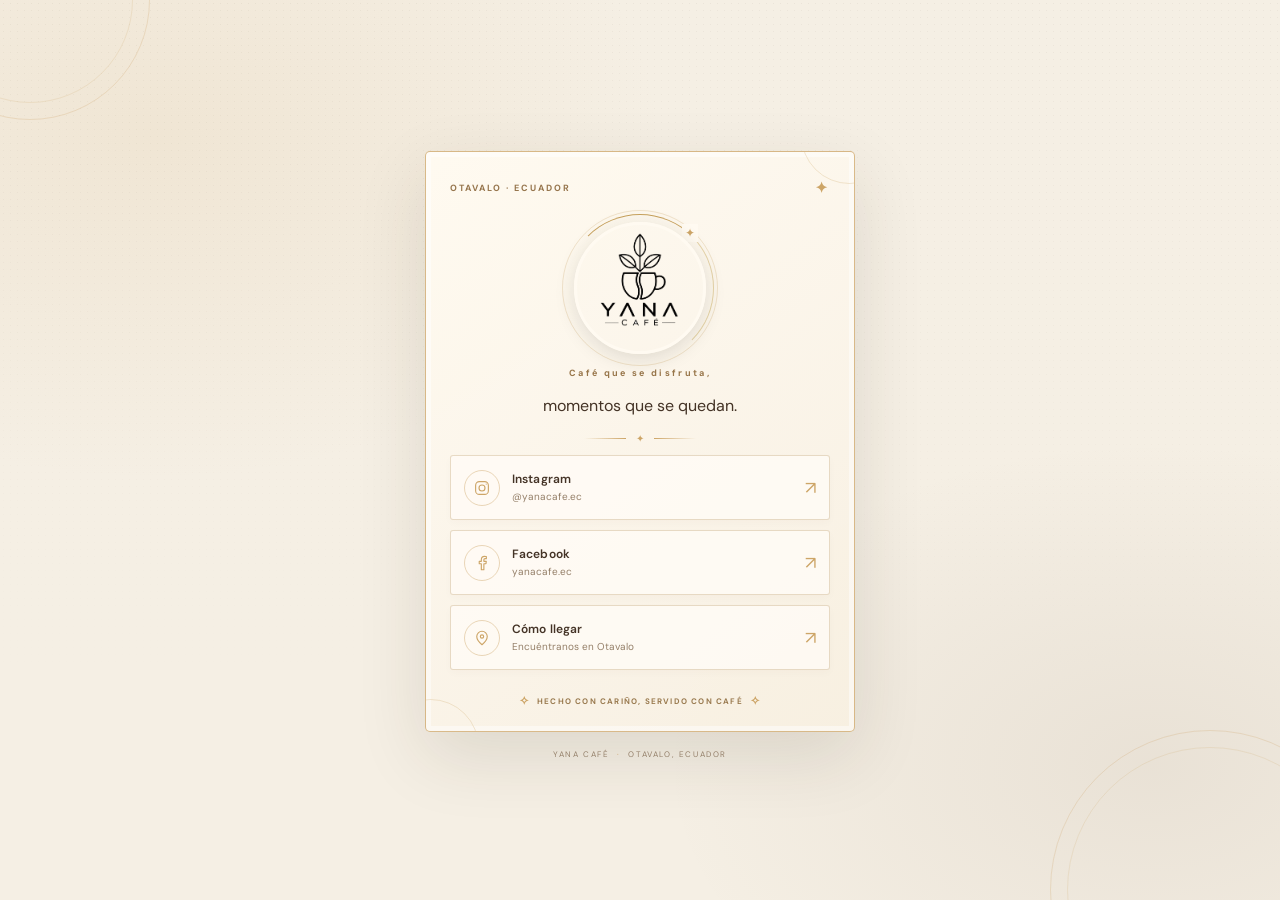
==== tarjeta/index.html @ 30209fbd "Update index.html" ====
<!doctype html>
<html lang="es">
<head>
  <meta charset="utf-8">
  <meta name="viewport" content="width=device-width, initial-scale=1">
  <meta name="theme-color" content="#f5efe4">
  <meta name="description" content="Encuentra a Yana Café en Otavalo. Explora nuestro menú, redes sociales y ubicación.">
  <title>Yana Café | Encuéntranos</title>
  <link rel="icon" type="image/png" href="assets/logo1.png">
  <link rel="preconnect" href="https://fonts.googleapis.com">
  <link rel="preconnect" href="https://fonts.gstatic.com" crossorigin>
  <link href="https://fonts.googleapis.com/css2?family=Cormorant+Garamond:wght@400;500;600;700&family=DM+Sans:wght@400;500;600;700&display=swap" rel="stylesheet">
  <link rel="stylesheet" href="styles.css">
</head>
<body>
  <div class="ambient ambient-one" aria-hidden="true"></div>
  <div class="ambient ambient-two" aria-hidden="true"></div>
  <main class="page-wrap">
    <section class="digital-card" aria-label="Tarjeta digital de Yana Café">
      <div class="top-line"><span>OTAVALO · ECUADOR</span><span class="sparkle" aria-hidden="true">✦</span></div>
      <div class="brand-frame">
        <div class="logo-halo" aria-hidden="true"></div>
        <img class="brand-logo" src="assets/logo1.png" alt="Logotipo de Yana Café">
      </div>
      <p class="eyebrow">Café que se disfruta,</p>
      <p class="hero-copy">momentos que se quedan.</p>
            <div class="ornament" aria-hidden="true"><span></span>✦<span></span></div>

      <nav class="links" id="socialLinks" aria-label="Enlaces de Yana Café">
        
        <a class="link-card" data-link="instagram" href="#" hidden>
          <span class="link-icon" aria-hidden="true"><svg viewBox="0 0 24 24"><rect x="3.5" y="3.5" width="17" height="17" rx="5"/><circle cx="12" cy="12" r="4"/><circle class="dot" cx="17.6" cy="6.8" r=".8"/></svg></span>
          <span class="link-copy"><strong>Instagram</strong><small>@yanacafe.ec</small></span><span class="arrow" aria-hidden="true">↗</span>
        </a>
        <a class="link-card" data-link="facebook" href="#" hidden>
          <span class="link-icon" aria-hidden="true"><svg viewBox="0 0 24 24"><path d="M14.5 21v-8h2.8l.4-3.2h-3.2V7.7c0-.9.3-1.5 1.6-1.5h1.7V3.3c-.3 0-1.3-.1-2.5-.1-2.5 0-4.2 1.5-4.2 4.3v2.3H8.3V13h2.8v8z"/></svg></span>
          <span class="link-copy"><strong>Facebook</strong><small>yanacafe.ec</small></span><span class="arrow" aria-hidden="true">↗</span>
        </a>
        <a class="link-card" data-link="tiktok" href="#" hidden>
          <span class="link-icon" aria-hidden="true"><svg viewBox="0 0 24 24"><path d="M14 3v11.2a4.2 4.2 0 1 1-3.5-4.1M14 3c.6 3.2 2.5 5 5.5 5.2"/></svg></span>
          <span class="link-copy"><strong>TikTok</strong><small>Un poquito de nuestro día a día</small></span><span class="arrow" aria-hidden="true">↗</span>
        </a>
        <a class="link-card" data-link="whatsapp" href="#" hidden>
          <span class="link-icon" aria-hidden="true"><svg viewBox="0 0 24 24"><path d="M20 11.7a8 8 0 0 1-11.8 7L4 20l1.3-4A8 8 0 1 1 20 11.7Z"/><path d="M9 8.5c.3 2.5 2.1 4.3 4.6 4.8l1.2-1.1 2 1c-.2 1.4-1.2 2.1-2.7 2-3.3-.4-6.2-3.3-6.4-6.2-.1-.9.5-1.7 1.3-1.9z"/></svg></span>
          <span class="link-copy"><strong>Escríbenos por WhatsApp</strong><small>Estamos felices de atenderte</small></span><span class="arrow" aria-hidden="true">↗</span>
        </a>
        <a class="link-card" data-link="maps" href="https://maps.app.goo.gl/qVNasMtMYssHwv9LA" target="_blank" rel="noopener noreferrer">
          <span class="link-icon" aria-hidden="true"><svg viewBox="0 0 24 24"><path d="M19 10c0 5-7 11-7 11S5 15 5 10a7 7 0 1 1 14 0Z"/><circle cx="12" cy="10" r="2.2"/></svg></span>
          <span class="link-copy"><strong>Cómo llegar</strong><small>Encuéntranos en Otavalo</small></span><span class="arrow" aria-hidden="true">↗</span>
        </a>
      </nav>
      <div class="bottom-note"><span class="tiny-bean" aria-hidden="true">✧</span> HECHO CON CARIÑO, SERVIDO CON CAFÉ <span class="tiny-bean" aria-hidden="true">✧</span></div>
    </section>
    <footer class="page-footer">YANA CAFÉ <span>·</span> OTAVALO, ECUADOR</footer>
  </main>
  <script src="script.js"></script>
</body>
</html>
---- tarjeta/styles.css ----
@import url('https://fonts.googleapis.com/css2?family=Cormorant+Garamond:wght@400;500;600;700&family=DM+Sans:wght@400;500;600;700&display=swap');

:root {
  --cream: #f5efe4;
  --cream-light: #fffaf1;
  --ink: #262718;
  --coffee: #443326;
  --coffee-soft: #6f5945;
  --gold: #cda567;
  --gold-light: #e7c991;
  --line: rgba(173, 132, 72, .28);
  --shadow: 0 24px 70px rgba(53, 39, 22, .12);
}

* {
  box-sizing: border-box;
}

html {
  min-height: 100%;
  scroll-behavior: smooth;
}

body {
  margin: 0;
  min-height: 100vh;
  color: var(--coffee);
  background:
    radial-gradient(ellipse at 12% 15%, rgba(205,165,103,.13), transparent 32%),
    radial-gradient(ellipse at 90% 85%, rgba(112,89,69,.09), transparent 30%),
    var(--cream);
  font-family: 'DM Sans', sans-serif;
  -webkit-font-smoothing: antialiased;
}

/* Textura suave del fondo */
body::before {
  content: '';
  position: fixed;
  inset: 0;
  pointer-events: none;
  opacity: .23;
  background-image: radial-gradient(
    rgba(68,51,38,.22) .55px,
    transparent .55px
  );
  background-size: 7px 7px;
  mask-image: linear-gradient(to bottom, black, transparent 80%);
}

/* Círculos decorativos del fondo */
.ambient {
  position: fixed;
  z-index: 0;
  width: 240px;
  height: 240px;
  border: 1px solid rgba(205,165,103,.25);
  border-radius: 50%;
  pointer-events: none;
}

.ambient::after {
  content: '';
  position: absolute;
  inset: 16px;
  border: 1px solid rgba(205,165,103,.18);
  border-radius: inherit;
}

.ambient-one {
  top: -120px;
  left: -90px;
  animation: drift 12s ease-in-out infinite alternate;
}

.ambient-two {
  bottom: -150px;
  right: -90px;
  width: 320px;
  height: 320px;
  animation: drift 15s ease-in-out infinite alternate-reverse;
}

/* Contenedor principal */
.page-wrap {
  position: relative;
  z-index: 1;
  width: 100%;
  min-height: 100vh;
  display: flex;
  flex-direction: column;
  align-items: center;
  justify-content: center;
  padding: 30px 16px 20px;
}

/* Tarjeta digital */
.digital-card {
  width: min(100%, 430px);
  padding: 26px 24px 22px;
  position: relative;
  overflow: hidden;
  text-align: center;
  border: 1px solid rgba(205,165,103,.75);
  border-radius: 5px;
  background: linear-gradient(
    145deg,
    rgba(255,250,241,.97),
    rgba(247,239,225,.97)
  );
  box-shadow:
    var(--shadow),
    inset 0 0 0 5px rgba(255,255,255,.45);
  animation: card-in .8s cubic-bezier(.2,.7,.2,1) both;
}

/* Decoraciones de las esquinas */
.digital-card::before,
.digital-card::after {
  content: '';
  position: absolute;
  width: 95px;
  height: 95px;
  border: 1px solid rgba(205,165,103,.26);
  border-radius: 50%;
  pointer-events: none;
}

.digital-card::before {
  top: -65px;
  right: -44px;
}

.digital-card::after {
  bottom: -65px;
  left: -44px;
}

/* Encabezado */
.top-line {
  display: flex;
  align-items: center;
  justify-content: space-between;
  font-size: 9px;
  letter-spacing: .22em;
  font-weight: 700;
  color: #96754c;
}

.sparkle {
  font-size: 15px;
  color: var(--gold);
  animation: twinkle 3s ease-in-out infinite;
}

/* Marco animado del logo */
.brand-frame {
  position: relative;
  width: 132px;
  height: 132px;
  margin: 24px auto 13px;
  display: grid;
  place-items: center;
  isolation: isolate;
}

/* Primer aro: giro dorado continuo */
.logo-halo {
  position: absolute;
  inset: -8px;
  border: 1px solid transparent;
  border-top-color: #c7a15b;
  border-right-color: #e5d3a7;
  border-radius: 50%;
  animation: giro-dorado 12s linear infinite;
  z-index: -1;
  pointer-events: none;
}

/* Estrella sobre el aro */
.logo-halo::before {
  content: '✦';
  position: absolute;
  top: 9px;
  right: 15px;
  color: var(--gold);
  font-size: 12px;
  background: var(--cream-light);
  padding: 1px 3px;
}

/* Segundo aro: pulso suave */
.brand-frame::after {
  content: "";
  position: absolute;
  inset: -12px;
  border: 1px solid rgba(199,161,91,.25);
  border-radius: 50%;
  animation: pulso-dorado 4s ease-in-out infinite;
  z-index: -2;
  pointer-events: none;
}

/* Imagen del logo */
.brand-logo {
  width: 100%;
  height: 100%;
  display: block;
  object-fit: contain;
  border-radius: 50%;
  border: 3px solid var(--cream-light);
  box-shadow: 0 5px 20px rgba(38,39,24,.13);
  animation: entrada-logo 1s ease-out both;
}

/* Textos de marca */
.eyebrow {
  margin: 0 0 5px;
  color: #98764a;
  font-size: 9px;
  font-weight: 700;
  letter-spacing: .26em;
}

h1 {
  margin: 0;
  font-family: 'Cormorant Garamond', serif;
  font-weight: 500;
  font-size: clamp(43px, 12vw, 57px);
  line-height: .98;
  letter-spacing: .035em;
  color: var(--ink);
}

h1 span {
  color: #a17b48;
  font-style: italic;
}

/* Adorno central */
.ornament {
  display: flex;
  align-items: center;
  justify-content: center;
  gap: 10px;
  color: var(--gold);
  margin: 13px auto 10px;
  font-size: 10px;
}

.ornament span {
  width: 42px;
  height: 1px;
  background: linear-gradient(
    to right,
    transparent,
    var(--gold)
  );
}

.ornament span:last-child {
  transform: rotate(180deg);
}

/* Frase de marca */
.tagline {
  margin: 0;
  font-family: 'Cormorant Garamond', serif;
  font-weight: 500;
  font-size: 23px;
  line-height: 1.15;
  color: var(--coffee);
}

.intro {
  max-width: 280px;
  margin: 11px auto 22px;
  font-size: 11px;
  line-height: 1.65;
  color: var(--coffee-soft);
}

/* Lista de enlaces */
.links {
  display: grid;
  gap: 10px;
}

.link-card {
  display: flex;
  align-items: center;
  gap: 12px;
  min-height: 65px;
  padding: 11px 13px;
  text-align: left;
  color: var(--coffee);
  text-decoration: none;
  border: 1px solid var(--line);
  border-radius: 3px;
  background: rgba(255,252,246,.78);
  box-shadow: 0 3px 8px rgba(68,51,38,.025);
  transition:
    transform .25s ease,
    box-shadow .25s ease,
    border-color .25s ease,
    background .25s ease;
}

.link-card:hover,
.link-card:focus-visible {
  transform: translateY(-3px);
  border-color: rgba(173,132,72,.72);
  box-shadow: 0 9px 18px rgba(68,51,38,.09);
  background: #fffdf8;
  outline: none;
}

/* Enlace destacado */
.link-featured {
  color: #fff7e8;
  background: var(--ink);
  border-color: var(--ink);
}

.link-featured:hover,
.link-featured:focus-visible {
  color: #fff7e8;
  background: #343526;
  border-color: var(--gold);
}

/* Iconos */
.link-icon {
  flex: 0 0 36px;
  width: 36px;
  height: 36px;
  display: grid;
  place-items: center;
  color: var(--gold);
  border: 1px solid rgba(205,165,103,.43);
  border-radius: 50%;
}

.link-icon svg {
  width: 18px;
  height: 18px;
  fill: none;
  stroke: currentColor;
  stroke-width: 1.5;
  stroke-linecap: round;
  stroke-linejoin: round;
}

.link-icon svg .dot {
  fill: currentColor;
  stroke: none;
}

/* Texto de los enlaces */
.link-copy {
  display: grid;
  gap: 3px;
  min-width: 0;
  flex: 1;
}

.link-copy strong {
  font-size: 12px;
  font-weight: 600;
  letter-spacing: .01em;
}

.link-copy small {
  font-size: 10px;
  color: #947f68;
  line-height: 1.35;
}

.link-featured .link-copy small {
  color: #d7c8ae;
}

/* Flecha de cada enlace */
.arrow {
  color: var(--gold);
  font-size: 18px;
  transition: transform .25s ease;
}

.link-card:hover .arrow {
  transform: translate(2px,-2px);
}

/* Nota inferior */
.bottom-note {
  display: flex;
  align-items: center;
  justify-content: center;
  gap: 7px;
  margin-top: 23px;
  font-size: 8px;
  font-weight: 700;
  letter-spacing: .15em;
  color: #9a7b50;
}

.tiny-bean {
  color: var(--gold);
  font-size: 12px;
}

/* Pie de página */
.page-footer {
  padding: 17px 0 0;
  font-size: 8px;
  letter-spacing: .2em;
  color: #9a866f;
  text-align: center;
}

.page-footer span {
  color: var(--gold);
  padding: 0 4px;
}

/* Elementos ocultos */
[hidden] {
  display: none !important;
}

/* Animación de entrada de la tarjeta */
@keyframes card-in {
  from {
    opacity: 0;
    transform: translateY(15px) scale(.99);
  }

  to {
    opacity: 1;
    transform: translateY(0) scale(1);
  }
}

/* Aro dorado giratorio */
@keyframes giro-dorado {
  to {
    transform: rotate(360deg);
  }
}

/* Aro exterior pulsante */
@keyframes pulso-dorado {
  0%, 100% {
    transform: scale(1);
    opacity: .45;
  }

  50% {
    transform: scale(1.06);
    opacity: .9;
  }
}

/* Aparición suave del logo */
@keyframes entrada-logo {
  from {
    opacity: 0;
    transform: translateY(8px) scale(.96);
  }

  to {
    opacity: 1;
    transform: translateY(0) scale(1);
  }
}

/* Brillo de las estrellas */
@keyframes twinkle {
  0%, 100% {
    opacity: .6;
    transform: rotate(0);
  }

  50% {
    opacity: 1;
    transform: rotate(25deg);
  }
}

/* Movimiento ambiental del fondo */
@keyframes drift {
  from {
    transform: translate(0,0) rotate(0);
  }

  to {
    transform: translate(12px,-10px) rotate(7deg);
  }
}

/* Adaptación a teléfonos pequeños */
@media (max-width: 380px) {
  .digital-card {
    padding: 22px 17px 19px;
  }

  .brand-frame {
    width: 118px;
    height: 118px;
  }

  .link-card {
    min-height: 61px;
    padding: 9px 10px;
  }
}

/* Accesibilidad: reducir movimiento si se solicita */
@media (prefers-reduced-motion: reduce) {
  *,
  *::before,
  *::after {
    animation-duration: .01ms !important;
    animation-iteration-count: 1 !important;
    scroll-behavior: auto !important;
    transition-duration: .01ms !important;
  }
}
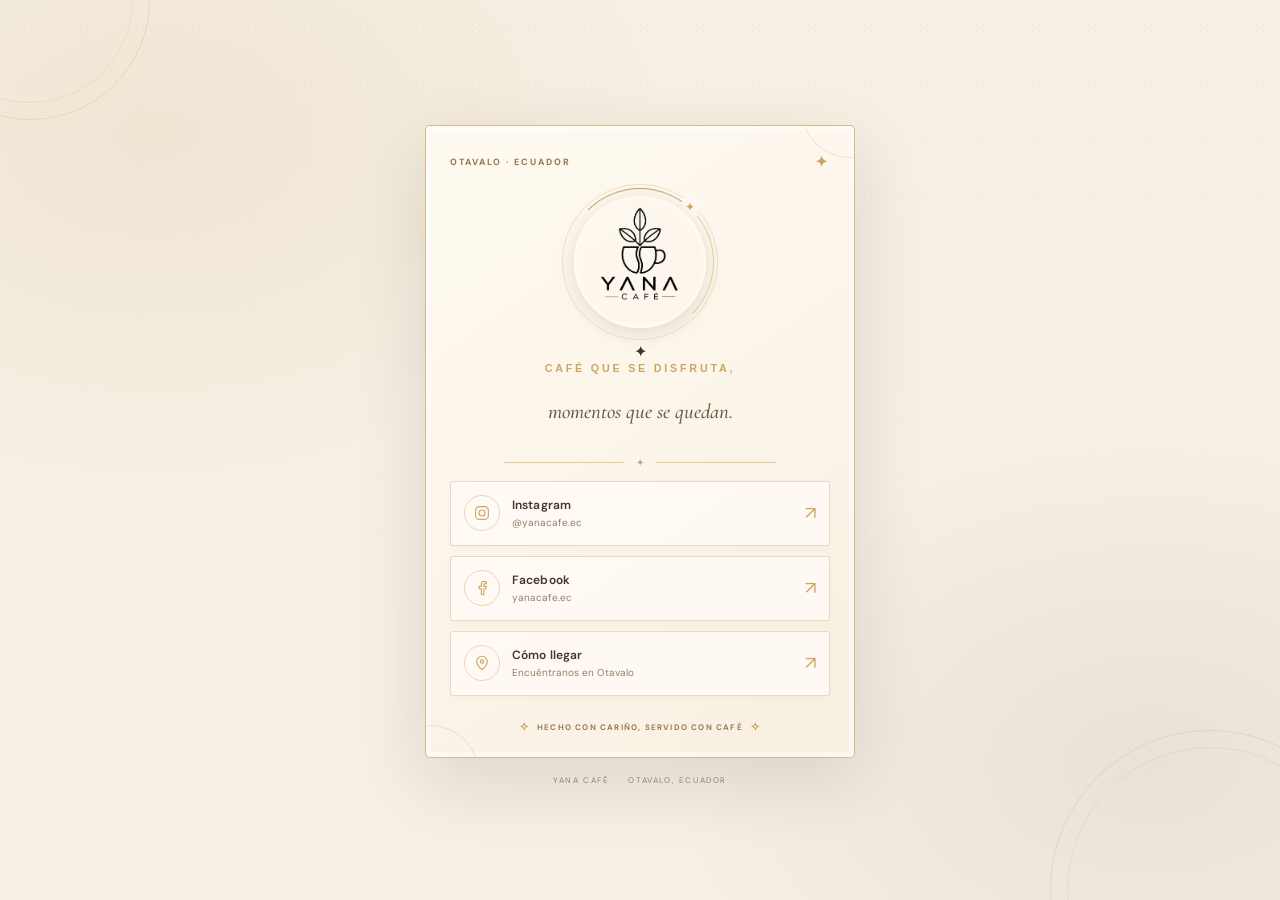
==== commit bb33d1b3: "Update index.html" ====
--- a/tarjeta/index.html
+++ b/tarjeta/index.html
@@ -22,9 +22,13 @@
         <div class="logo-halo" aria-hidden="true"></div>
         <img class="brand-logo" src="assets/logo1.png" alt="Logotipo de Yana Café">
       </div>
+        <span></span>✦<span></span>
       <p class="eyebrow">Café que se disfruta,</p>
-      <p class="hero-copy">momentos que se quedan.</p>
-            <div class="ornament" aria-hidden="true"><span></span>✦<span></span></div>
+<p class="hero-copy">momentos que se quedan.</p>
+
+<div class="ornament" aria-hidden="true">
+  <span></span>✦<span></span>
+</div>
 
       <nav class="links" id="socialLinks" aria-label="Enlaces de Yana Café">
         
--- a/tarjeta/styles.css
+++ b/tarjeta/styles.css
@@ -527,3 +527,42 @@
     transition-duration: .01ms !important;
   }
 }
+
+/* Misma tipografía que el menú interactivo */
+.eyebrow {
+  font-family: 'Montserrat', sans-serif;
+  font-size: 0.67rem;
+  letter-spacing: 0.26em;
+  color: var(--gold);
+  font-weight: 600;
+  margin: 0 0 12px;
+  text-transform: uppercase;
+}
+
+/* Frase elegante del menú */
+.hero-copy {
+  color: var(--coffee-soft);
+  font-family: 'Cormorant Garamond', Georgia, serif;
+  font-size: 1.3rem;
+  font-style: italic;
+  font-weight: 500;
+  margin: 24px 0 30px;
+  line-height: 1.3;
+}
+
+/* Adorno dorado */
+.ornament {
+  display: flex;
+  align-items: center;
+  justify-content: center;
+  gap: 12px;
+  color: var(--gold);
+  margin: 17px auto 12px;
+  font-size: 10px;
+}
+
+.ornament span {
+  width: min(120px, 25vw);
+  height: 1px;
+  background: var(--gold-light);
+}
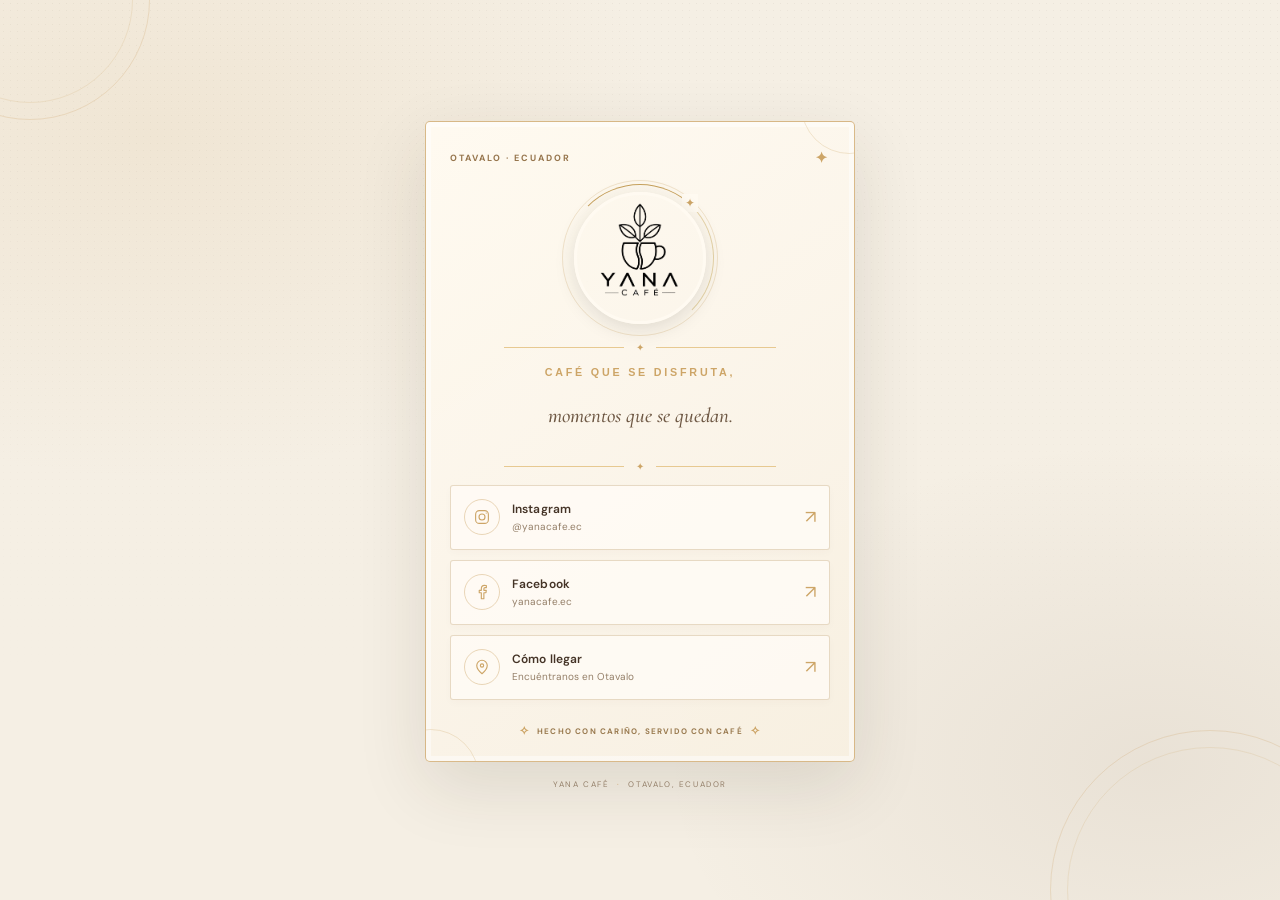
==== commit 8b08c4f0: "Update index.html" ====
--- a/tarjeta/index.html
+++ b/tarjeta/index.html
@@ -22,7 +22,9 @@
         <div class="logo-halo" aria-hidden="true"></div>
         <img class="brand-logo" src="assets/logo1.png" alt="Logotipo de Yana Café">
       </div>
-        <span></span>✦<span></span>
+      <div class="ornament" aria-hidden="true">
+  <span></span>✦<span></span>
+</div>
       <p class="eyebrow">Café que se disfruta,</p>
 <p class="hero-copy">momentos que se quedan.</p>
 
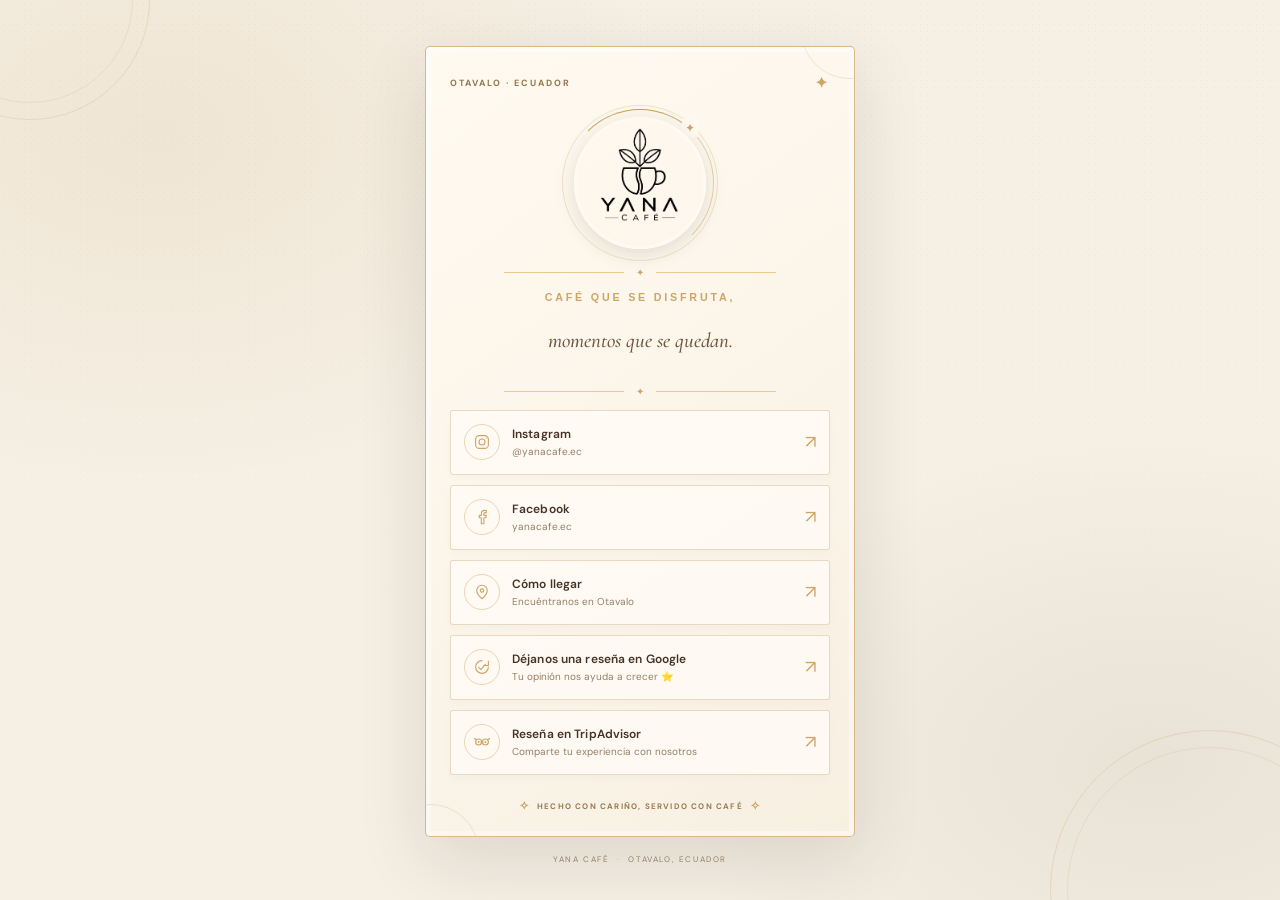
==== commit 56ce628e: "Update index.html" ====
--- a/tarjeta/index.html
+++ b/tarjeta/index.html
@@ -54,11 +54,71 @@
           <span class="link-icon" aria-hidden="true"><svg viewBox="0 0 24 24"><path d="M19 10c0 5-7 11-7 11S5 15 5 10a7 7 0 1 1 14 0Z"/><circle cx="12" cy="10" r="2.2"/></svg></span>
           <span class="link-copy"><strong>Cómo llegar</strong><small>Encuéntranos en Otavalo</small></span><span class="arrow" aria-hidden="true">↗</span>
         </a>
+
+        
+<!-- Reseña en Google -->
+<a
+  class="link-card"
+  data-link="google-reviews"
+  href="https://www.google.com/maps/place/Yana+Caf%C3%A9/@0.228926,-78.2660953,17z/data=!4m10!1m2!2m1!1sYana+Caf%C3%A9+Otavalo+Ecuador!3m6!1s0x8e2a15c40d983e85:0x7038fbd4823f3764!8m2!3d0.228926!4d-78.2613317!15sChpZYW5hIENhZsOpIE90YXZhbG8gRWN1YWRvcpIBC2NvZmZlZV9zaG9w4AEA!16s%2Fg%2F11zzfyr9fp"
+  target="_blank"
+  rel="noopener noreferrer"
+>
+  <span class="link-icon" aria-hidden="true">
+    <svg viewBox="0 0 24 24">
+      <path d="M12 3.5a8.5 8.5 0 1 0 8.5 8.5"/>
+      <path d="M20.5 4v6h-6"/>
+      <path d="M7.5 12.5l3 3 6-7"/>
+    </svg>
+  </span>
+  <span class="link-copy">
+    <strong>Déjanos una reseña en Google</strong>
+    <small>Tu opinión nos ayuda a crecer ⭐</small>
+  </span>
+  <span class="arrow" aria-hidden="true">↗</span>
+</a>
+
+<!-- Reseña en TripAdvisor -->
+<a
+  class="link-card"
+  data-link="tripadvisor-reviews"
+  href="https://www.tripadvisor.com/Restaurant_Review-g303848-d34735276-Reviews-Yana_Cafe-Otavalo_Imbabura_Province.html"
+  target="_blank"
+  rel="noopener noreferrer"
+>
+  <span class="link-icon" aria-hidden="true">
+    <svg viewBox="0 0 24 24">
+      <circle cx="7.5" cy="12" r="4"/>
+      <circle cx="16.5" cy="12" r="4"/>
+      <circle cx="7.5" cy="12" r="1.3" class="dot"/>
+      <circle cx="16.5" cy="12" r="1.3" class="dot"/>
+      <path d="M2 7.5 5 9M22 7.5 19 9M10.5 12h3"/>
+    </svg>
+  </span>
+  <span class="link-copy">
+    <strong>Reseña en TripAdvisor</strong>
+    <small>Comparte tu experiencia con nosotros</small>
+  </span>
+  <span class="arrow" aria-hidden="true">↗</span>
+</a>
+
       </nav>
       <div class="bottom-note"><span class="tiny-bean" aria-hidden="true">✧</span> HECHO CON CARIÑO, SERVIDO CON CAFÉ <span class="tiny-bean" aria-hidden="true">✧</span></div>
     </section>
     <footer class="page-footer">YANA CAFÉ <span>·</span> OTAVALO, ECUADOR</footer>
   </main>
-  <script src="script.js"></script>
+<script src="script.js"></script>
+
+<script>
+  document.addEventListener("DOMContentLoaded", function () {
+    document.querySelectorAll(
+      '#socialLinks a[data-link="google-reviews"], #socialLinks a[data-link="tripadvisor-reviews"]'
+    ).forEach(function (boton) {
+      boton.hidden = false;
+      boton.style.display = "flex";
+      boton.style.visibility = "visible";
+    });
+  });
+</script>
 </body>
 </html>
--- a/tarjeta/styles.css
+++ b/tarjeta/styles.css
@@ -566,3 +566,15 @@
   height: 1px;
   background: var(--gold-light);
 }
+/* Mantener visibles los botones de reseñas */
+a[data-link="google-reviews"],
+a[data-link="tripadvisor-reviews"] {
+  display: flex;
+}
+/* Mostrar siempre los botones de reseñas */
+#socialLinks a[data-link="google-reviews"],
+#socialLinks a[data-link="tripadvisor-reviews"] {
+  display: flex !important;
+  visibility: visible !important;
+  opacity: 1 !important;
+}
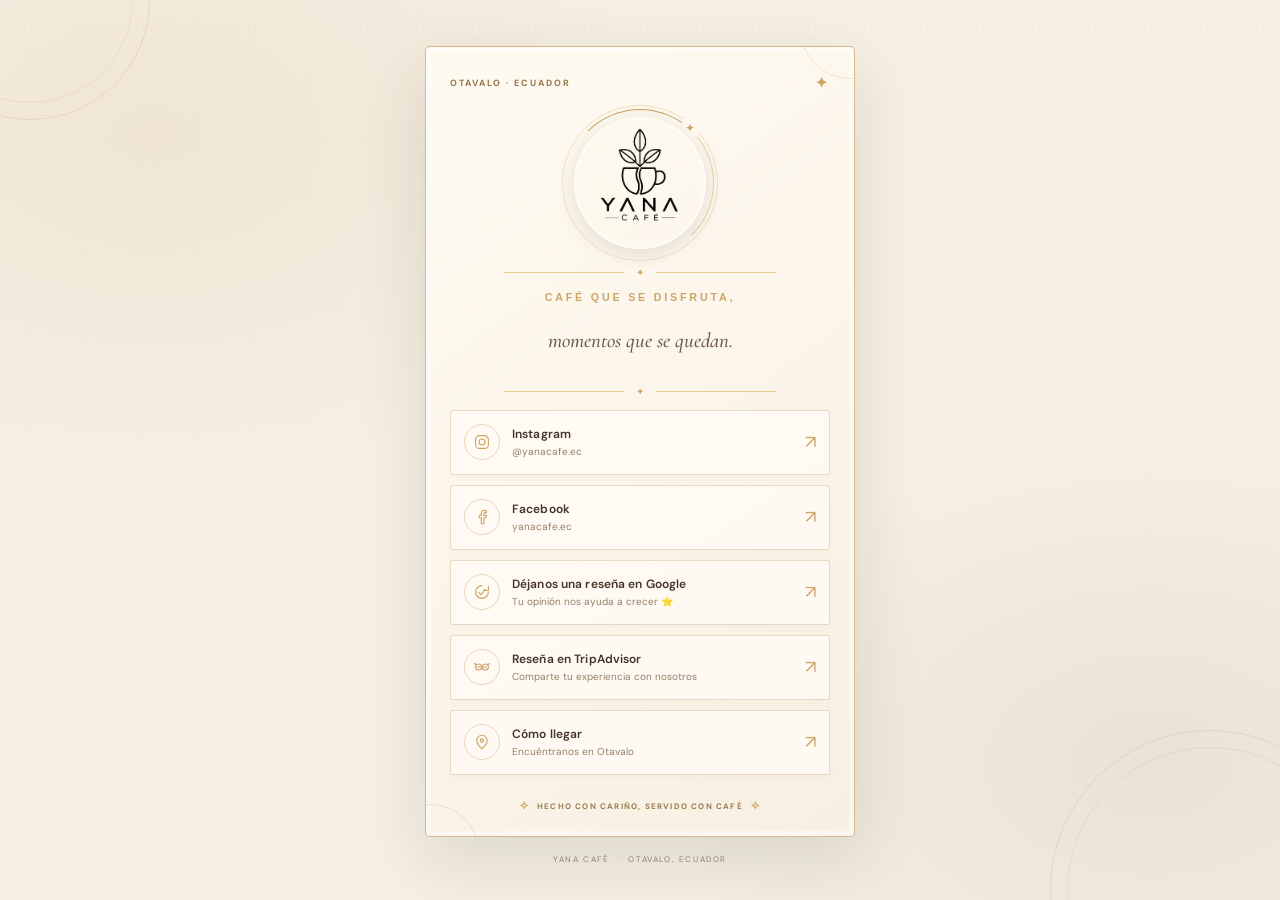
==== commit 02b446cd: "Update index.html" ====
--- a/tarjeta/index.html
+++ b/tarjeta/index.html
@@ -1,3 +1,4 @@
+
 <!doctype html>
 <html lang="es">
 <head>
@@ -5,120 +6,249 @@
   <meta name="viewport" content="width=device-width, initial-scale=1">
   <meta name="theme-color" content="#f5efe4">
   <meta name="description" content="Encuentra a Yana Café en Otavalo. Explora nuestro menú, redes sociales y ubicación.">
+
   <title>Yana Café | Encuéntranos</title>
+
   <link rel="icon" type="image/png" href="assets/logo1.png">
+
   <link rel="preconnect" href="https://fonts.googleapis.com">
   <link rel="preconnect" href="https://fonts.gstatic.com" crossorigin>
+
   <link href="https://fonts.googleapis.com/css2?family=Cormorant+Garamond:wght@400;500;600;700&family=DM+Sans:wght@400;500;600;700&display=swap" rel="stylesheet">
+
   <link rel="stylesheet" href="styles.css">
 </head>
+
 <body>
+
   <div class="ambient ambient-one" aria-hidden="true"></div>
   <div class="ambient ambient-two" aria-hidden="true"></div>
+
   <main class="page-wrap">
+
     <section class="digital-card" aria-label="Tarjeta digital de Yana Café">
-      <div class="top-line"><span>OTAVALO · ECUADOR</span><span class="sparkle" aria-hidden="true">✦</span></div>
+
+      <div class="top-line">
+        <span>OTAVALO · ECUADOR</span>
+        <span class="sparkle" aria-hidden="true">✦</span>
+      </div>
+
+      <!-- LOGO ANIMADO -->
       <div class="brand-frame">
         <div class="logo-halo" aria-hidden="true"></div>
-        <img class="brand-logo" src="assets/logo1.png" alt="Logotipo de Yana Café">
-      </div>
+        <img
+          class="brand-logo"
+          src="assets/logo1.png"
+          alt="Logotipo de Yana Café"
+        >
+      </div>
+
+      <!-- FRASE DE MARCA -->
       <div class="ornament" aria-hidden="true">
-  <span></span>✦<span></span>
-</div>
+        <span></span>✦<span></span>
+      </div>
+
       <p class="eyebrow">Café que se disfruta,</p>
-<p class="hero-copy">momentos que se quedan.</p>
-
-<div class="ornament" aria-hidden="true">
-  <span></span>✦<span></span>
-</div>
-
+      <p class="hero-copy">momentos que se quedan.</p>
+
+      <div class="ornament" aria-hidden="true">
+        <span></span>✦<span></span>
+      </div>
+
+      <!-- BOTONES -->
       <nav class="links" id="socialLinks" aria-label="Enlaces de Yana Café">
-        
-        <a class="link-card" data-link="instagram" href="#" hidden>
-          <span class="link-icon" aria-hidden="true"><svg viewBox="0 0 24 24"><rect x="3.5" y="3.5" width="17" height="17" rx="5"/><circle cx="12" cy="12" r="4"/><circle class="dot" cx="17.6" cy="6.8" r=".8"/></svg></span>
-          <span class="link-copy"><strong>Instagram</strong><small>@yanacafe.ec</small></span><span class="arrow" aria-hidden="true">↗</span>
-        </a>
-        <a class="link-card" data-link="facebook" href="#" hidden>
-          <span class="link-icon" aria-hidden="true"><svg viewBox="0 0 24 24"><path d="M14.5 21v-8h2.8l.4-3.2h-3.2V7.7c0-.9.3-1.5 1.6-1.5h1.7V3.3c-.3 0-1.3-.1-2.5-.1-2.5 0-4.2 1.5-4.2 4.3v2.3H8.3V13h2.8v8z"/></svg></span>
-          <span class="link-copy"><strong>Facebook</strong><small>yanacafe.ec</small></span><span class="arrow" aria-hidden="true">↗</span>
-        </a>
-        <a class="link-card" data-link="tiktok" href="#" hidden>
-          <span class="link-icon" aria-hidden="true"><svg viewBox="0 0 24 24"><path d="M14 3v11.2a4.2 4.2 0 1 1-3.5-4.1M14 3c.6 3.2 2.5 5 5.5 5.2"/></svg></span>
-          <span class="link-copy"><strong>TikTok</strong><small>Un poquito de nuestro día a día</small></span><span class="arrow" aria-hidden="true">↗</span>
-        </a>
-        <a class="link-card" data-link="whatsapp" href="#" hidden>
-          <span class="link-icon" aria-hidden="true"><svg viewBox="0 0 24 24"><path d="M20 11.7a8 8 0 0 1-11.8 7L4 20l1.3-4A8 8 0 1 1 20 11.7Z"/><path d="M9 8.5c.3 2.5 2.1 4.3 4.6 4.8l1.2-1.1 2 1c-.2 1.4-1.2 2.1-2.7 2-3.3-.4-6.2-3.3-6.4-6.2-.1-.9.5-1.7 1.3-1.9z"/></svg></span>
-          <span class="link-copy"><strong>Escríbenos por WhatsApp</strong><small>Estamos felices de atenderte</small></span><span class="arrow" aria-hidden="true">↗</span>
-        </a>
-        <a class="link-card" data-link="maps" href="https://maps.app.goo.gl/qVNasMtMYssHwv9LA" target="_blank" rel="noopener noreferrer">
-          <span class="link-icon" aria-hidden="true"><svg viewBox="0 0 24 24"><path d="M19 10c0 5-7 11-7 11S5 15 5 10a7 7 0 1 1 14 0Z"/><circle cx="12" cy="10" r="2.2"/></svg></span>
-          <span class="link-copy"><strong>Cómo llegar</strong><small>Encuéntranos en Otavalo</small></span><span class="arrow" aria-hidden="true">↗</span>
-        </a>
-
-        
-<!-- Reseña en Google -->
-<a
-  class="link-card"
-  data-link="google-reviews"
-  href="https://www.google.com/maps/place/Yana+Caf%C3%A9/@0.228926,-78.2660953,17z/data=!4m10!1m2!2m1!1sYana+Caf%C3%A9+Otavalo+Ecuador!3m6!1s0x8e2a15c40d983e85:0x7038fbd4823f3764!8m2!3d0.228926!4d-78.2613317!15sChpZYW5hIENhZsOpIE90YXZhbG8gRWN1YWRvcpIBC2NvZmZlZV9zaG9w4AEA!16s%2Fg%2F11zzfyr9fp"
-  target="_blank"
-  rel="noopener noreferrer"
->
-  <span class="link-icon" aria-hidden="true">
-    <svg viewBox="0 0 24 24">
-      <path d="M12 3.5a8.5 8.5 0 1 0 8.5 8.5"/>
-      <path d="M20.5 4v6h-6"/>
-      <path d="M7.5 12.5l3 3 6-7"/>
-    </svg>
-  </span>
-  <span class="link-copy">
-    <strong>Déjanos una reseña en Google</strong>
-    <small>Tu opinión nos ayuda a crecer ⭐</small>
-  </span>
-  <span class="arrow" aria-hidden="true">↗</span>
-</a>
-
-<!-- Reseña en TripAdvisor -->
-<a
-  class="link-card"
-  data-link="tripadvisor-reviews"
-  href="https://www.tripadvisor.com/Restaurant_Review-g303848-d34735276-Reviews-Yana_Cafe-Otavalo_Imbabura_Province.html"
-  target="_blank"
-  rel="noopener noreferrer"
->
-  <span class="link-icon" aria-hidden="true">
-    <svg viewBox="0 0 24 24">
-      <circle cx="7.5" cy="12" r="4"/>
-      <circle cx="16.5" cy="12" r="4"/>
-      <circle cx="7.5" cy="12" r="1.3" class="dot"/>
-      <circle cx="16.5" cy="12" r="1.3" class="dot"/>
-      <path d="M2 7.5 5 9M22 7.5 19 9M10.5 12h3"/>
-    </svg>
-  </span>
-  <span class="link-copy">
-    <strong>Reseña en TripAdvisor</strong>
-    <small>Comparte tu experiencia con nosotros</small>
-  </span>
-  <span class="arrow" aria-hidden="true">↗</span>
-</a>
+
+        <!-- INSTAGRAM -->
+        <a
+          class="link-card"
+          data-link="instagram"
+          href="#"
+          hidden
+        >
+          <span class="link-icon" aria-hidden="true">
+            <svg viewBox="0 0 24 24">
+              <rect x="3.5" y="3.5" width="17" height="17" rx="5"/>
+              <circle cx="12" cy="12" r="4"/>
+              <circle class="dot" cx="17.6" cy="6.8" r=".8"/>
+            </svg>
+          </span>
+
+          <span class="link-copy">
+            <strong>Instagram</strong>
+            <small>@yanacafe.ec</small>
+          </span>
+
+          <span class="arrow" aria-hidden="true">↗</span>
+        </a>
+
+        <!-- FACEBOOK -->
+        <a
+          class="link-card"
+          data-link="facebook"
+          href="#"
+          hidden
+        >
+          <span class="link-icon" aria-hidden="true">
+            <svg viewBox="0 0 24 24">
+              <path d="M14.5 21v-8h2.8l.4-3.2h-3.2V7.7c0-.9.3-1.5 1.6-1.5h1.7V3.3c-.3 0-1.3-.1-2.5-.1-2.5 0-4.2 1.5-4.2 4.3v2.3H8.3V13h2.8v8z"/>
+            </svg>
+          </span>
+
+          <span class="link-copy">
+            <strong>Facebook</strong>
+            <small>yanacafe.ec</small>
+          </span>
+
+          <span class="arrow" aria-hidden="true">↗</span>
+        </a>
+
+        <!-- TIKTOK -->
+        <a
+          class="link-card"
+          data-link="tiktok"
+          href="#"
+          hidden
+        >
+          <span class="link-icon" aria-hidden="true">
+            <svg viewBox="0 0 24 24">
+              <path d="M14 3v11.2a4.2 4.2 0 1 1-3.5-4.1M14 3c.6 3.2 2.5 5 5.5 5.2"/>
+            </svg>
+          </span>
+
+          <span class="link-copy">
+            <strong>TikTok</strong>
+            <small>Un poquito de nuestro día a día</small>
+          </span>
+
+          <span class="arrow" aria-hidden="true">↗</span>
+        </a>
+
+        <!-- WHATSAPP -->
+        <a
+          class="link-card"
+          data-link="whatsapp"
+          href="#"
+          hidden
+        >
+          <span class="link-icon" aria-hidden="true">
+            <svg viewBox="0 0 24 24">
+              <path d="M20 11.7a8 8 0 0 1-11.8 7L4 20l1.3-4A8 8 0 1 1 20 11.7Z"/>
+              <path d="M9 8.5c.3 2.5 2.1 4.3 4.6 4.8l1.2-1.1 2 1c-.2 1.4-1.2 2.1-2.7 2-3.3-.4-6.2-3.3-6.4-6.2-.1-.9.5-1.7 1.3-1.9z"/>
+            </svg>
+          </span>
+
+          <span class="link-copy">
+            <strong>Escríbenos por WhatsApp</strong>
+            <small>Estamos felices de atenderte</small>
+          </span>
+
+          <span class="arrow" aria-hidden="true">↗</span>
+        </a>
+
+        <!-- RESEÑA EN GOOGLE -->
+        <a
+          class="link-card"
+          data-link="google-reviews"
+          href="https://www.google.com/maps/place/Yana+Caf%C3%A9/@0.228926,-78.2660953,17z/data=!4m10!1m2!2m1!1sYana+Caf%C3%A9+Otavalo+Ecuador!3m6!1s0x8e2a15c40d983e85:0x7038fbd4823f3764!8m2!3d0.228926!4d-78.2613317!15sChpZYW5hIENhZsOpIE90YXZhbG8gRWN1YWRvcpIBC2NvZmZlZV9zaG9w4AEA!16s%2Fg%2F11zzfyr9fp"
+          target="_blank"
+          rel="noopener noreferrer"
+        >
+          <span class="link-icon" aria-hidden="true">
+            <svg viewBox="0 0 24 24">
+              <path d="M12 3.5a8.5 8.5 0 1 0 8.5 8.5"/>
+              <path d="M20.5 4v6h-6"/>
+              <path d="M7.5 12.5l3 3 6-7"/>
+            </svg>
+          </span>
+
+          <span class="link-copy">
+            <strong>Déjanos una reseña en Google</strong>
+            <small>Tu opinión nos ayuda a crecer ⭐</small>
+          </span>
+
+          <span class="arrow" aria-hidden="true">↗</span>
+        </a>
+
+        <!-- RESEÑA EN TRIPADVISOR -->
+        <a
+          class="link-card"
+          data-link="tripadvisor-reviews"
+          href="https://www.tripadvisor.com/Restaurant_Review-g303848-d34735276-Reviews-Yana_Cafe-Otavalo_Imbabura_Province.html"
+          target="_blank"
+          rel="noopener noreferrer"
+        >
+          <span class="link-icon" aria-hidden="true">
+            <svg viewBox="0 0 24 24">
+              <circle cx="7.5" cy="12" r="4"/>
+              <circle cx="16.5" cy="12" r="4"/>
+              <circle cx="7.5" cy="12" r="1.3" class="dot"/>
+              <circle cx="16.5" cy="12" r="1.3" class="dot"/>
+              <path d="M2 7.5 5 9M22 7.5 19 9M10.5 12h3"/>
+            </svg>
+          </span>
+
+          <span class="link-copy">
+            <strong>Reseña en TripAdvisor</strong>
+            <small>Comparte tu experiencia con nosotros</small>
+          </span>
+
+          <span class="arrow" aria-hidden="true">↗</span>
+        </a>
+
+        <!-- CÓMO LLEGAR: AL FINAL -->
+        <a
+          class="link-card"
+          data-link="maps"
+          href="https://maps.app.goo.gl/qVNasMtMYssHwv9LA"
+          target="_blank"
+          rel="noopener noreferrer"
+        >
+          <span class="link-icon" aria-hidden="true">
+            <svg viewBox="0 0 24 24">
+              <path d="M19 10c0 5-7 11-7 11S5 15 5 10a7 7 0 1 1 14 0Z"/>
+              <circle cx="12" cy="10" r="2.2"/>
+            </svg>
+          </span>
+
+          <span class="link-copy">
+            <strong>Cómo llegar</strong>
+            <small>Encuéntranos en Otavalo</small>
+          </span>
+
+          <span class="arrow" aria-hidden="true">↗</span>
+        </a>
 
       </nav>
-      <div class="bottom-note"><span class="tiny-bean" aria-hidden="true">✧</span> HECHO CON CARIÑO, SERVIDO CON CAFÉ <span class="tiny-bean" aria-hidden="true">✧</span></div>
+
+      <!-- MENSAJE INFERIOR -->
+      <div class="bottom-note">
+        <span class="tiny-bean" aria-hidden="true">✧</span>
+        HECHO CON CARIÑO, SERVIDO CON CAFÉ
+        <span class="tiny-bean" aria-hidden="true">✧</span>
+      </div>
+
     </section>
-    <footer class="page-footer">YANA CAFÉ <span>·</span> OTAVALO, ECUADOR</footer>
+
+    <footer class="page-footer">
+      YANA CAFÉ <span>·</span> OTAVALO, ECUADOR
+    </footer>
+
   </main>
-<script src="script.js"></script>
-
-<script>
-  document.addEventListener("DOMContentLoaded", function () {
-    document.querySelectorAll(
-      '#socialLinks a[data-link="google-reviews"], #socialLinks a[data-link="tripadvisor-reviews"]'
-    ).forEach(function (boton) {
-      boton.hidden = false;
-      boton.style.display = "flex";
-      boton.style.visibility = "visible";
+
+  <script src="script.js"></script>
+
+  <!-- Mantener visibles los botones de reseñas -->
+  <script>
+    document.addEventListener("DOMContentLoaded", function () {
+      document.querySelectorAll(
+        '#socialLinks a[data-link="google-reviews"], #socialLinks a[data-link="tripadvisor-reviews"]'
+      ).forEach(function (boton) {
+        boton.hidden = false;
+        boton.style.display = "flex";
+        boton.style.visibility = "visible";
+      });
     });
-  });
-</script>
+  </script>
+
 </body>
 </html>
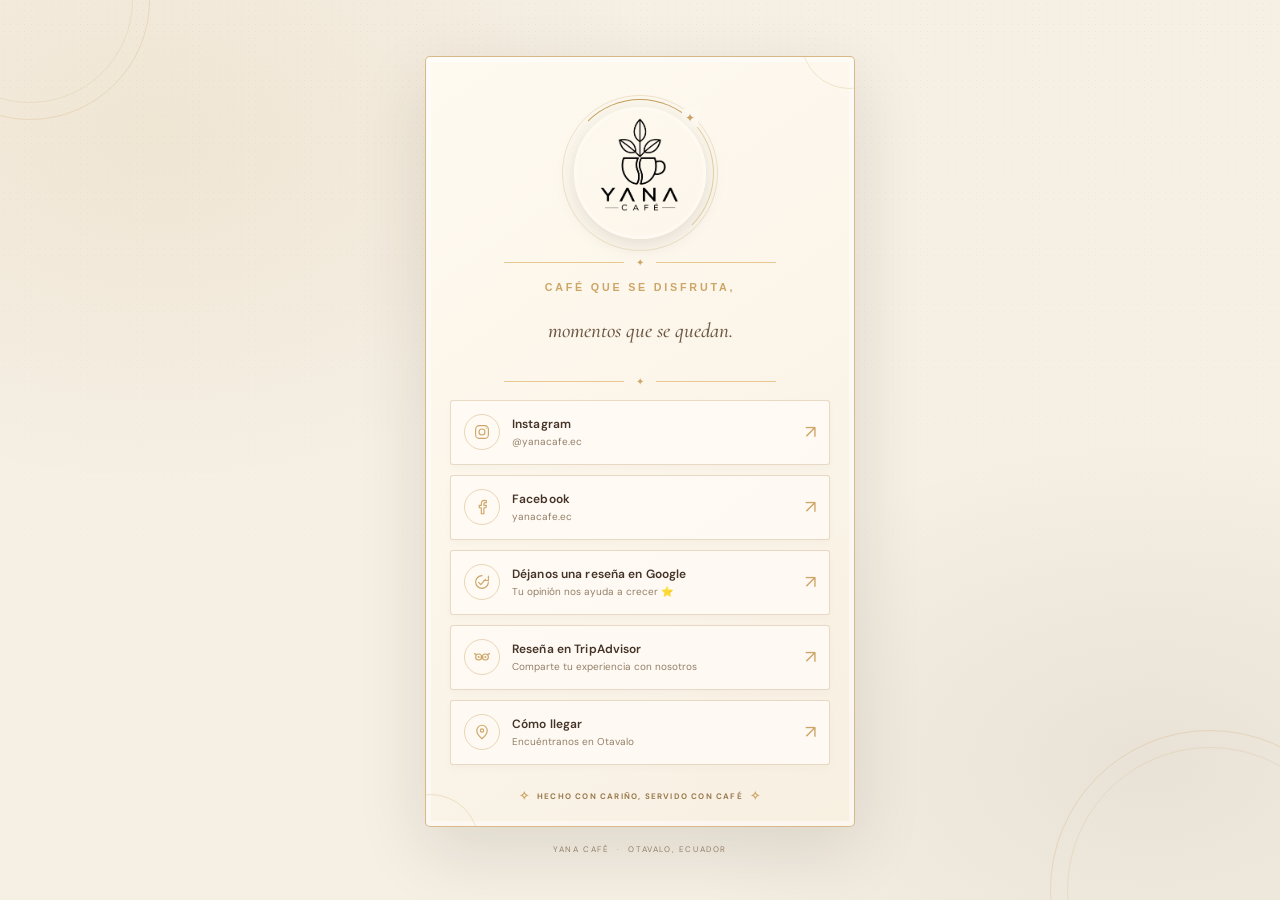
==== commit ac621dea: "Update index.html" ====
--- a/tarjeta/index.html
+++ b/tarjeta/index.html
@@ -28,10 +28,7 @@
 
     <section class="digital-card" aria-label="Tarjeta digital de Yana Café">
 
-      <div class="top-line">
-        <span>OTAVALO · ECUADOR</span>
-        <span class="sparkle" aria-hidden="true">✦</span>
-      </div>
+    
 
       <!-- LOGO ANIMADO -->
       <div class="brand-frame">
